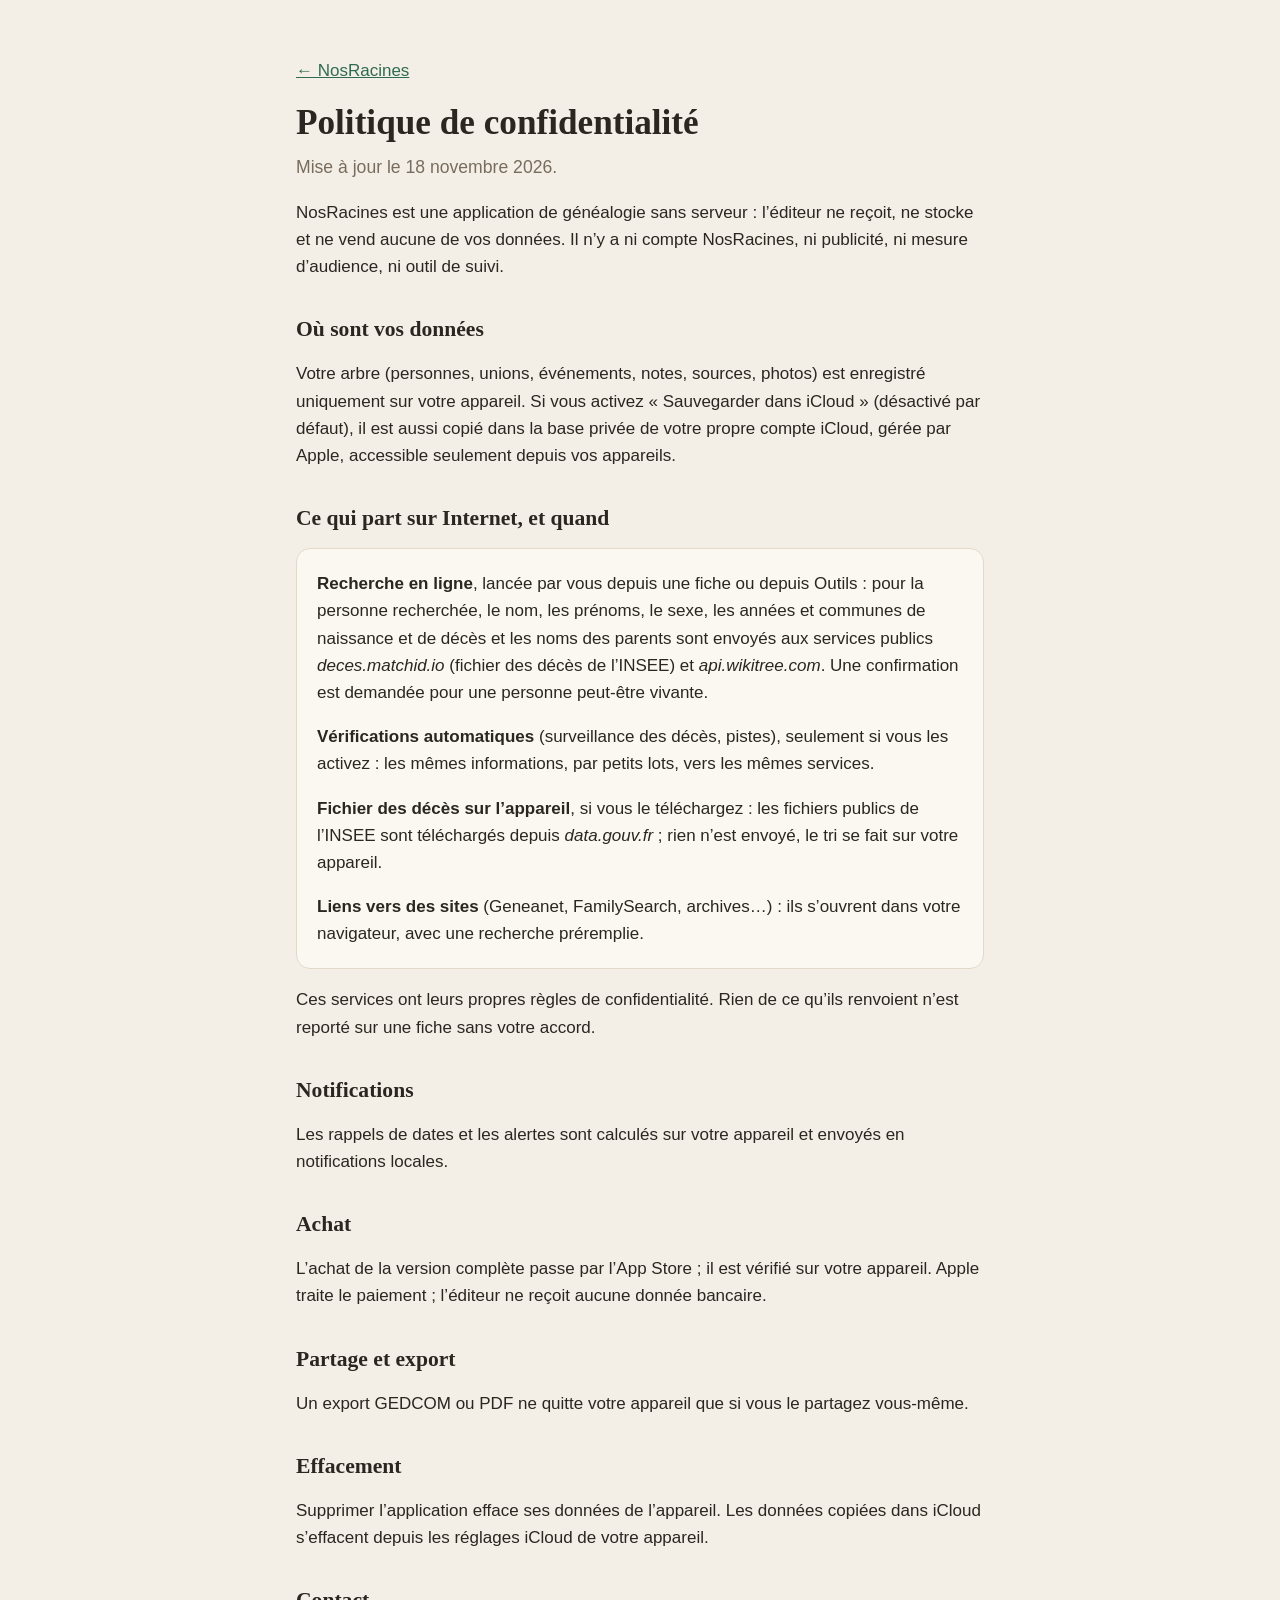
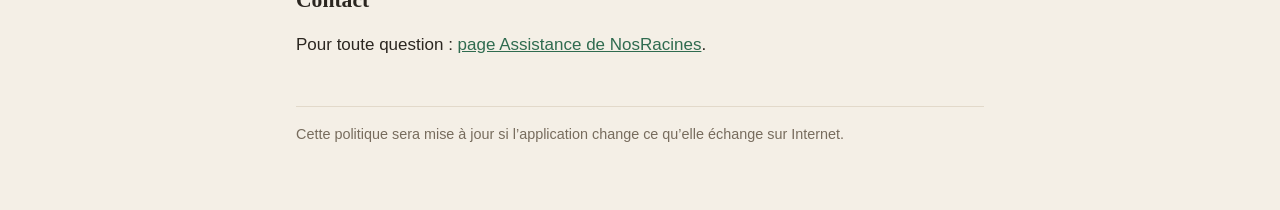
==== confidentialite.html @ b0996510 "Ajoute la présentation, l'assistance et la politique de confidentialité de NosRacines Co-Authored-By" ====
<!doctype html>
<html lang="fr">
<head>
<meta charset="utf-8">
<meta name="viewport" content="width=device-width, initial-scale=1">
<title>NosRacines — confidentialité</title>
<link rel="icon" href="icone-16.png">
<link rel="stylesheet" href="style.css">
</head>
<body>
<main>
  <p><a href="index.html">← NosRacines</a></p>
  <h1>Politique de confidentialité</h1>
  <p class="sous-titre">Mise à jour le 18 novembre 2026.</p>

  <p>NosRacines est une application de généalogie sans serveur : l’éditeur ne reçoit, ne stocke et ne vend aucune de vos données. Il n’y a ni compte NosRacines, ni publicité, ni mesure d’audience, ni outil de suivi.</p>

  <h2>Où sont vos données</h2>
  <p>Votre arbre (personnes, unions, événements, notes, sources, photos) est enregistré uniquement sur votre appareil. Si vous activez « Sauvegarder dans iCloud » (désactivé par défaut), il est aussi copié dans la base privée de votre propre compte iCloud, gérée par Apple, accessible seulement depuis vos appareils.</p>

  <h2>Ce qui part sur Internet, et quand</h2>
  <div class="carte">
    <p><strong>Recherche en ligne</strong>, lancée par vous depuis une fiche ou depuis Outils : pour la personne recherchée, le nom, les prénoms, le sexe, les années et communes de naissance et de décès et les noms des parents sont envoyés aux services publics <em>deces.matchid.io</em> (fichier des décès de l’INSEE) et <em>api.wikitree.com</em>. Une confirmation est demandée pour une personne peut-être vivante.</p>
    <p><strong>Vérifications automatiques</strong> (surveillance des décès, pistes), seulement si vous les activez : les mêmes informations, par petits lots, vers les mêmes services.</p>
    <p><strong>Fichier des décès sur l’appareil</strong>, si vous le téléchargez : les fichiers publics de l’INSEE sont téléchargés depuis <em>data.gouv.fr</em> ; rien n’est envoyé, le tri se fait sur votre appareil.</p>
    <p><strong>Liens vers des sites</strong> (Geneanet, FamilySearch, archives…) : ils s’ouvrent dans votre navigateur, avec une recherche préremplie.</p>
  </div>
  <p>Ces services ont leurs propres règles de confidentialité. Rien de ce qu’ils renvoient n’est reporté sur une fiche sans votre accord.</p>

  <h2>Notifications</h2>
  <p>Les rappels de dates et les alertes sont calculés sur votre appareil et envoyés en notifications locales.</p>

  <h2>Achat</h2>
  <p>L’achat de la version complète passe par l’App Store ; il est vérifié sur votre appareil. Apple traite le paiement ; l’éditeur ne reçoit aucune donnée bancaire.</p>

  <h2>Partage et export</h2>
  <p>Un export GEDCOM ou PDF ne quitte votre appareil que si vous le partagez vous-même.</p>

  <h2>Effacement</h2>
  <p>Supprimer l’application efface ses données de l’appareil. Les données copiées dans iCloud s’effacent depuis les réglages iCloud de votre appareil.</p>

  <h2>Contact</h2>
  <p>Pour toute question : <a href="https://github.com/Mat-lm/nosracines-site/issues">page Assistance de NosRacines</a>.</p>

  <footer>Cette politique sera mise à jour si l’application change ce qu’elle échange sur Internet.</footer>
</main>
</body>
</html>
---- style.css ----
:root { --fond:#F4EFE6; --carte:#FBF8F2; --encre:#2B2620; --douce:#776C5D; --seve:#2F6B4F; --trait:#E2D9CA; }
@media (prefers-color-scheme: dark) {
  :root { --fond:#151412; --carte:#1E1C19; --encre:#EFE8DC; --douce:#A99E8B; --seve:#7CC49C; --trait:#33302B; }
}
* { box-sizing: border-box; }
body { margin:0; background:var(--fond); color:var(--encre); font:17px/1.6 -apple-system, "Helvetica Neue", Arial, sans-serif; }
main { max-width: 720px; margin: 0 auto; padding: 40px 16px 64px; }
h1, h2 { font-family: "New York", Georgia, "Times New Roman", serif; font-weight: 600; line-height: 1.25; }
h1 { font-size: 2.2rem; margin: 16px 0 8px; }
h2 { font-size: 1.35rem; margin: 36px 0 8px; }
p, li { color: var(--encre); }
.sous-titre { color: var(--douce); font-size: 1.1rem; margin-top: 0; }
.entete { display:flex; align-items:center; gap:16px; }
.entete img { width:72px; height:72px; border-radius:16px; }
.carte { background:var(--carte); border:1px solid var(--trait); border-radius:14px; padding:4px 20px; margin:16px 0; }
a { color: var(--seve); }
nav { display:flex; gap:20px; margin-top:28px; font-weight:600; }
footer { margin-top:48px; color:var(--douce); font-size:.9rem; border-top:1px solid var(--trait); padding-top:16px; }
.symboles { color: var(--seve); font-family: Georgia, serif; }
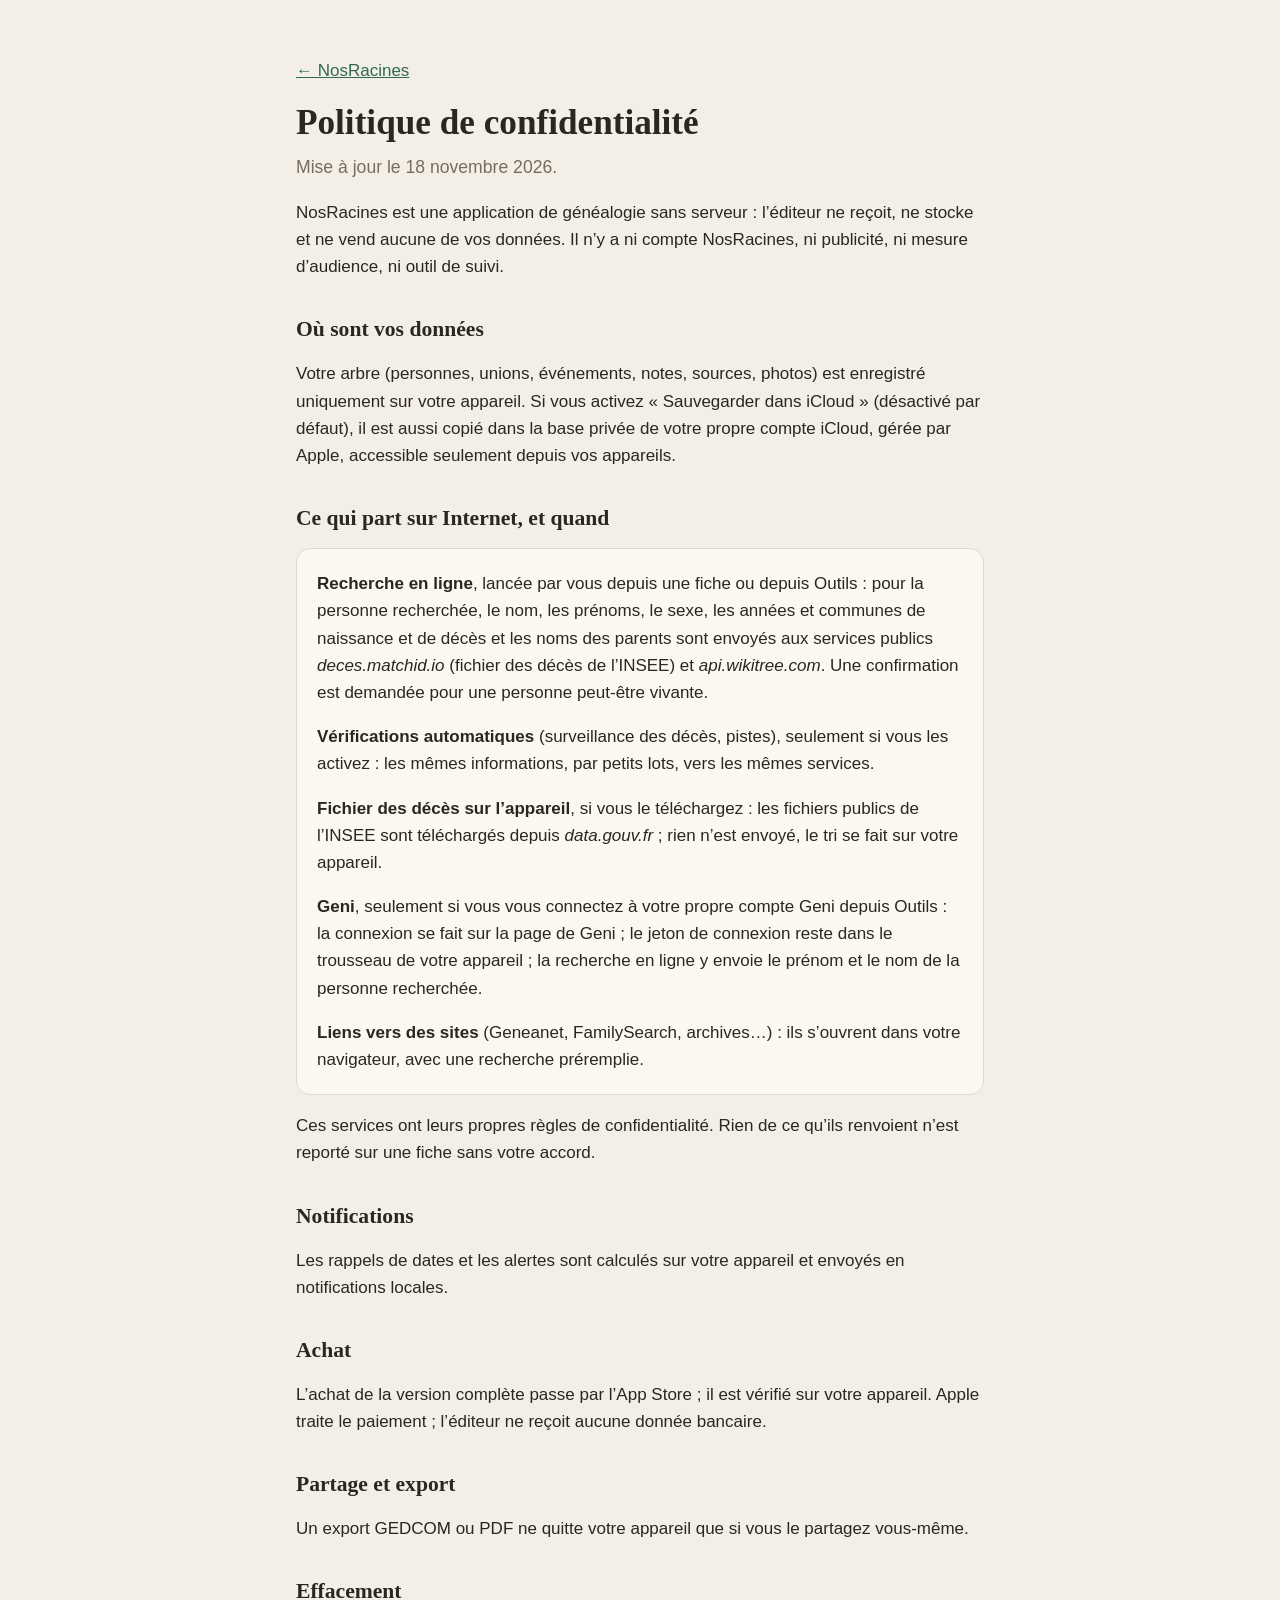
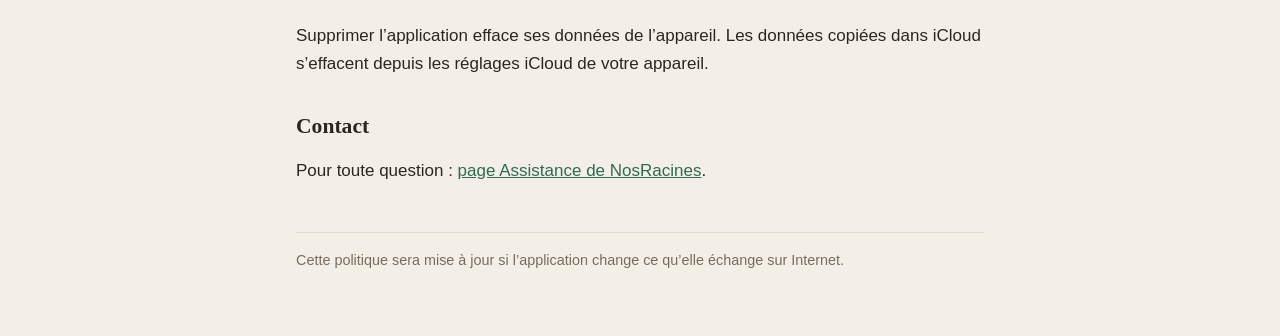
==== commit 17550873: "Mentionne la connexion à Geni dans la politique de confidentialité Co-Authored-By: Claude Opus 5.5 <" ====
--- a/confidentialite.html
+++ b/confidentialite.html
@@ -23,6 +23,7 @@
     <p><strong>Recherche en ligne</strong>, lancée par vous depuis une fiche ou depuis Outils : pour la personne recherchée, le nom, les prénoms, le sexe, les années et communes de naissance et de décès et les noms des parents sont envoyés aux services publics <em>deces.matchid.io</em> (fichier des décès de l’INSEE) et <em>api.wikitree.com</em>. Une confirmation est demandée pour une personne peut-être vivante.</p>
     <p><strong>Vérifications automatiques</strong> (surveillance des décès, pistes), seulement si vous les activez : les mêmes informations, par petits lots, vers les mêmes services.</p>
     <p><strong>Fichier des décès sur l’appareil</strong>, si vous le téléchargez : les fichiers publics de l’INSEE sont téléchargés depuis <em>data.gouv.fr</em> ; rien n’est envoyé, le tri se fait sur votre appareil.</p>
+    <p><strong>Geni</strong>, seulement si vous vous connectez à votre propre compte Geni depuis Outils : la connexion se fait sur la page de Geni ; le jeton de connexion reste dans le trousseau de votre appareil ; la recherche en ligne y envoie le prénom et le nom de la personne recherchée.</p>
     <p><strong>Liens vers des sites</strong> (Geneanet, FamilySearch, archives…) : ils s’ouvrent dans votre navigateur, avec une recherche préremplie.</p>
   </div>
   <p>Ces services ont leurs propres règles de confidentialité. Rien de ce qu’ils renvoient n’est reporté sur une fiche sans votre accord.</p>
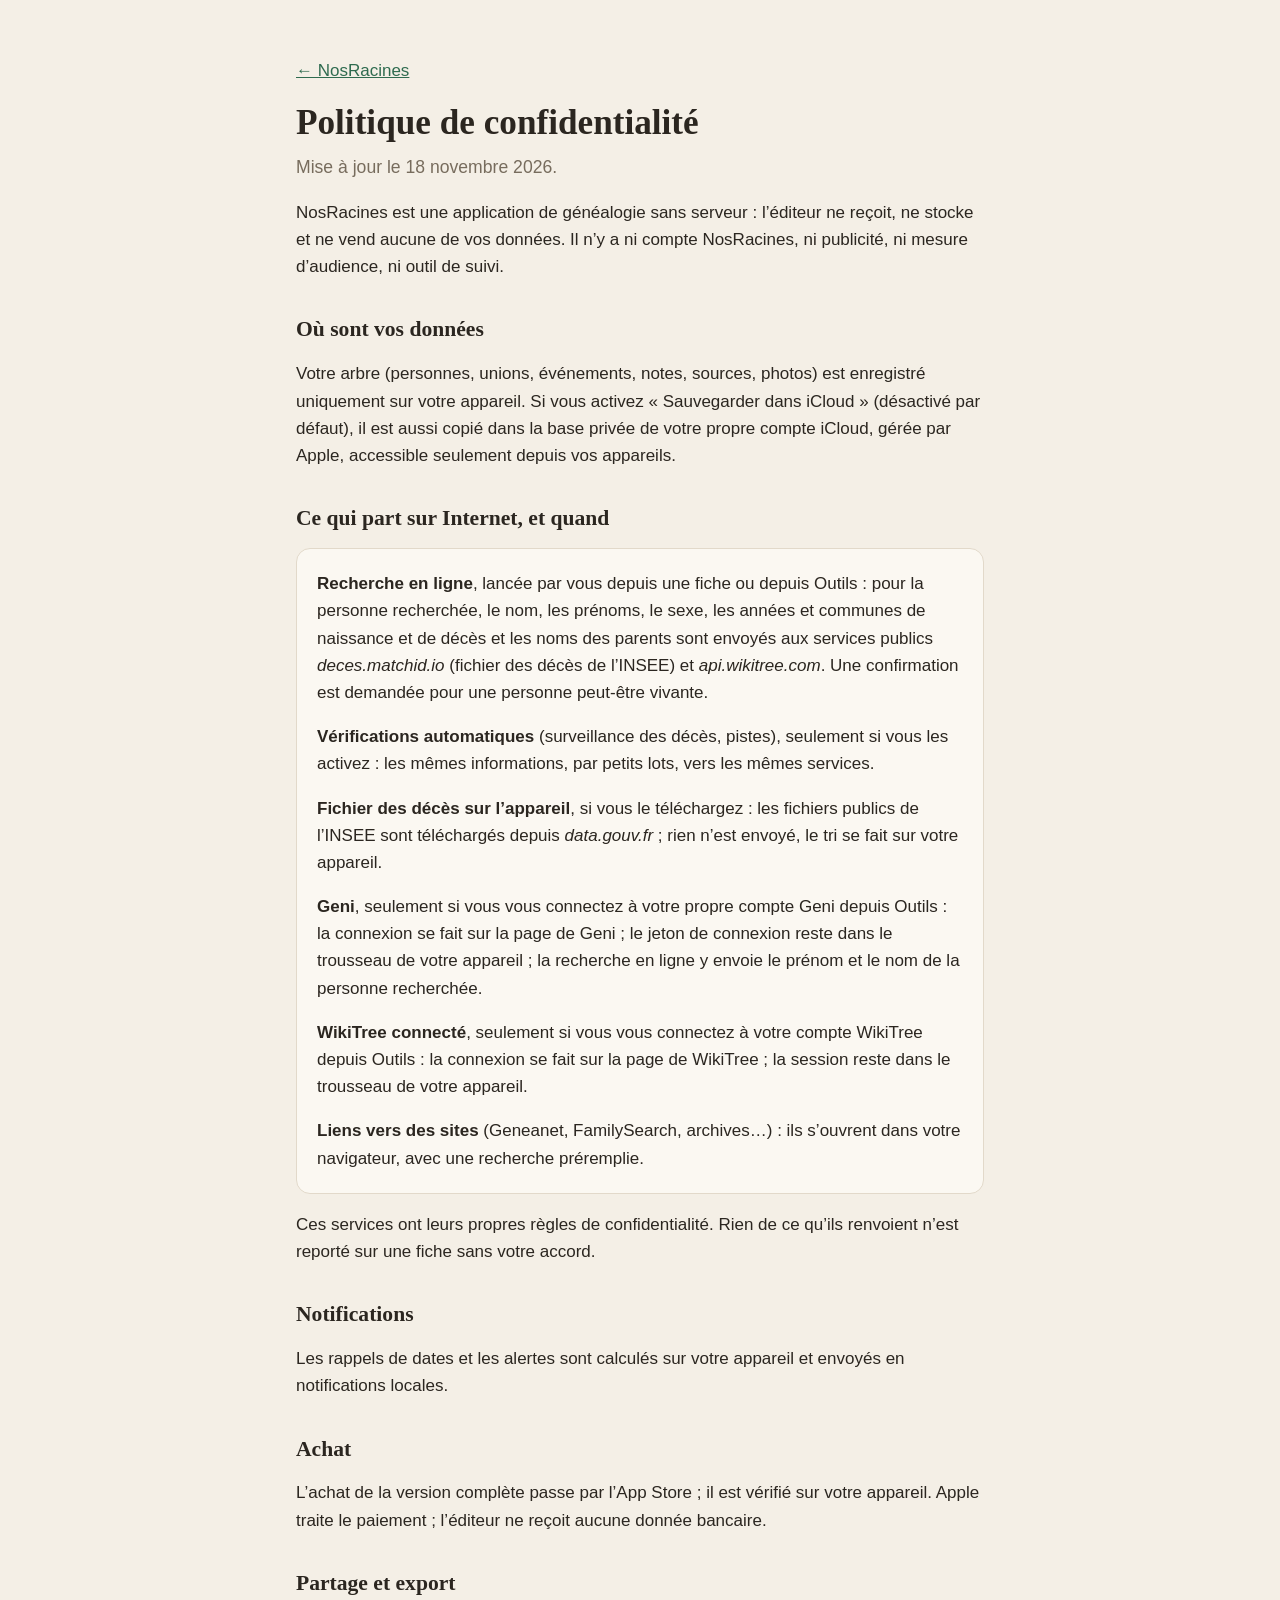
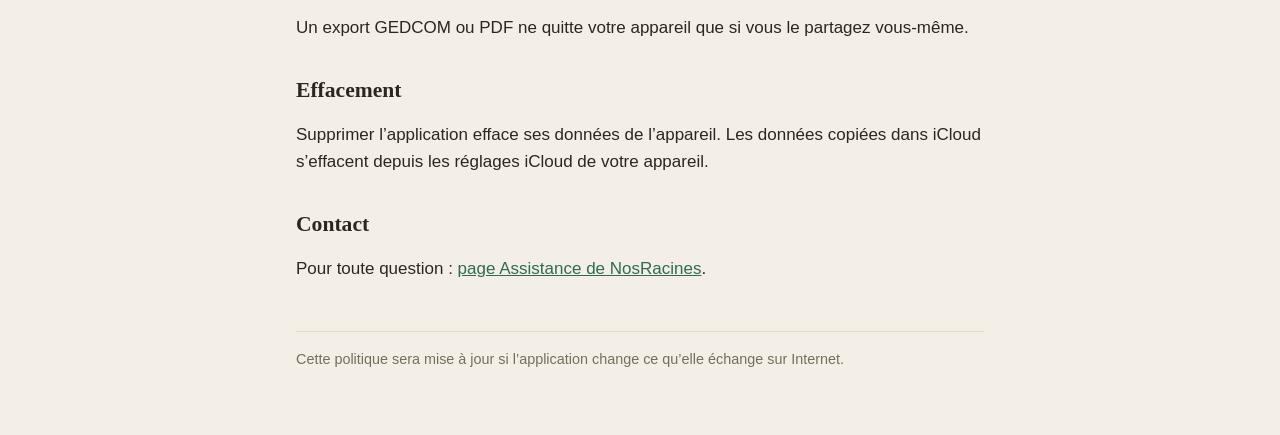
==== commit 0888446a: "Mentionne la connexion à WikiTree dans la politique de confidentialité Co-Authored-By: Claude Opus 5" ====
--- a/confidentialite.html
+++ b/confidentialite.html
@@ -24,6 +24,7 @@
     <p><strong>Vérifications automatiques</strong> (surveillance des décès, pistes), seulement si vous les activez : les mêmes informations, par petits lots, vers les mêmes services.</p>
     <p><strong>Fichier des décès sur l’appareil</strong>, si vous le téléchargez : les fichiers publics de l’INSEE sont téléchargés depuis <em>data.gouv.fr</em> ; rien n’est envoyé, le tri se fait sur votre appareil.</p>
     <p><strong>Geni</strong>, seulement si vous vous connectez à votre propre compte Geni depuis Outils : la connexion se fait sur la page de Geni ; le jeton de connexion reste dans le trousseau de votre appareil ; la recherche en ligne y envoie le prénom et le nom de la personne recherchée.</p>
+    <p><strong>WikiTree connecté</strong>, seulement si vous vous connectez à votre compte WikiTree depuis Outils : la connexion se fait sur la page de WikiTree ; la session reste dans le trousseau de votre appareil.</p>
     <p><strong>Liens vers des sites</strong> (Geneanet, FamilySearch, archives…) : ils s’ouvrent dans votre navigateur, avec une recherche préremplie.</p>
   </div>
   <p>Ces services ont leurs propres règles de confidentialité. Rien de ce qu’ils renvoient n’est reporté sur une fiche sans votre accord.</p>
